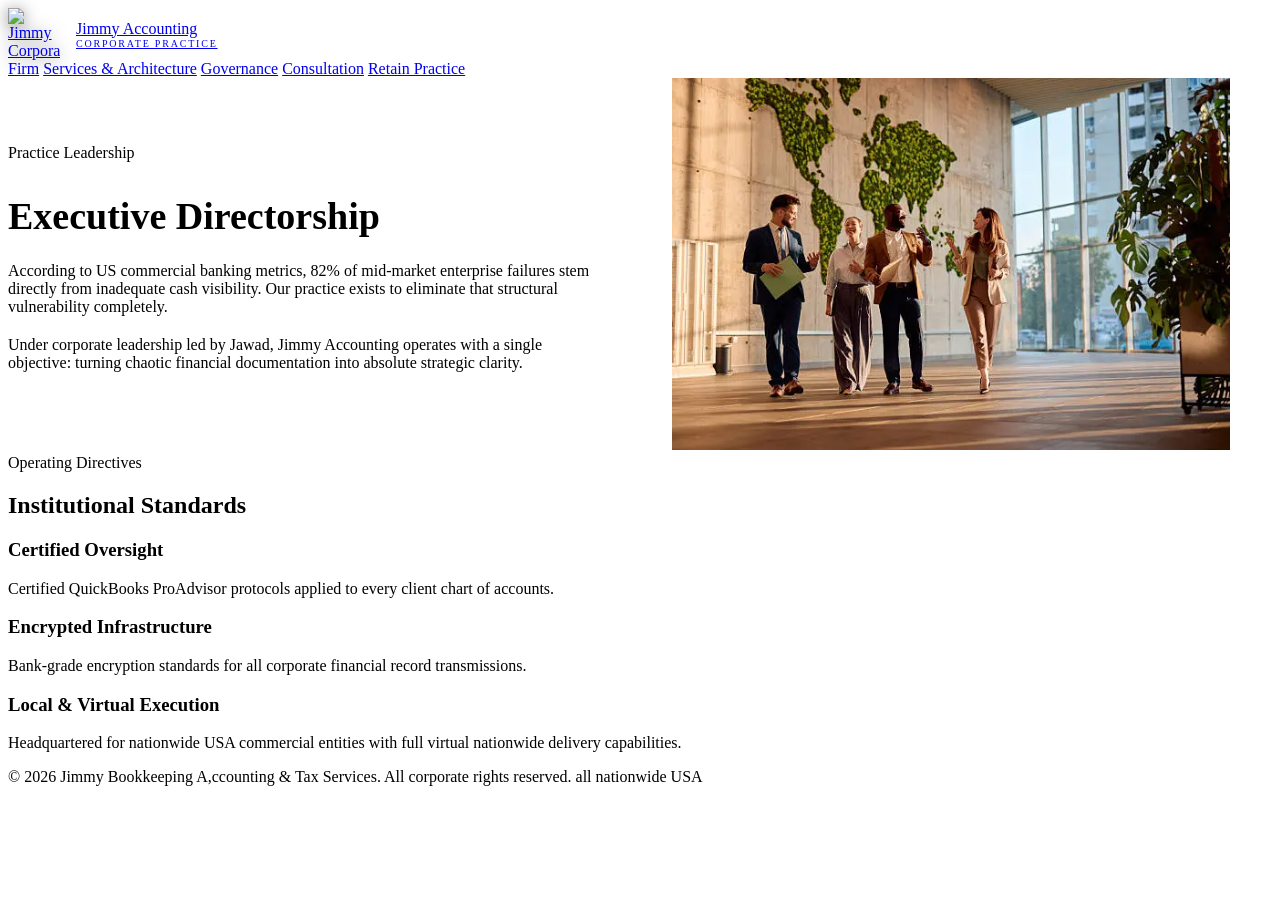
==== about.html @ e42ec186 "Add files via upload" ====
<!DOCTYPE html>
<html lang="en">
<head>
<meta charset="UTF-8">
<meta name="viewport" content="width=device-width, initial-scale=1.0">
<title>Governance &amp; Practice Leadership | Jimmy Bookkeeping</title>
<link rel="icon" type="image/svg+xml" href="images/logo.svg">
<meta name="description" content="Leadership profiles and institutional operational standards at Jimmy Accounting &amp; Tax Services.">
<link rel="stylesheet" href="css/style.css">
<link href="https://fonts.googleapis.com/css2?family=Space+Grotesk:wght@500;700&family=Public+Sans:wght@400;600;700&family=IBM+Plex+Mono:wght@500&display=swap" rel="stylesheet">
</head>
<body>

<header>
  <div class="nav">
    <!-- EXACTLY HERE: Logo + Brand Name -->
    <a href="index.html" class="brand" style="display:flex; align-items:center; gap:16px;">
      <img src="images/logo.svg" alt="Jimmy Corporate Monogram" style="height:52px; width:52px; filter: drop-shadow(0 2px 8px rgba(0,0,0,0.5));">
      <div class="brand-name">
        Jimmy Accounting 
        <span style="color:var(--accent-gold); font-family:var(--font-mono); font-size:10px; letter-spacing:0.18em; display:block;">CORPORATE PRACTICE</span>
      </div>
    </a>

    <nav class="links">
      <a href="index.html">Firm</a>
      <a href="services.html">Services &amp; Architecture</a>
      <a href="about.html" class="active">Governance</a>
      <a href="contact.html">Consultation</a>
      <a href="contact.html" class="btn">Retain Practice</a>
    </nav>
  </div>
</header>

<main>
  <section class="section-pad">
    <div class="wrap" style="display:grid; grid-template-columns:1fr 1fr; gap:64px; align-items:center;">
      <div>
        <div class="mono" style="color:var(--accent-gold); margin-bottom:12px;">Practice Leadership</div>
        <h2 style="font-size:38px; margin-bottom:24px;">Executive Directorship</h2>
        <p style="color:var(--text-muted); margin-bottom:20px;">According to US commercial banking metrics, 82% of mid-market enterprise failures stem directly from inadequate cash visibility. Our practice exists to eliminate that structural vulnerability completely.</p>
        <p style="color:var(--text-muted);">Under corporate leadership led by Jawad, Jimmy Accounting operates with a single objective: turning chaotic financial documentation into absolute strategic clarity.</p>
      </div>
      <div>
        <img src="images/team.jpg" class="photo-frame" alt="Jimmy Accounting Leadership Team" width="558" height="372">
      </div>
    </div>
  </section>

  <section class="section-pad raised">
    <div class="wrap">
      <div class="section-head">
        <div class="mono" style="color:var(--accent-gold); margin-bottom:12px;">Operating Directives</div>
        <h2>Institutional Standards</h2>
      </div>

      <div class="card-grid">
        <div class="card">
          <h3>Certified Oversight</h3>
          <p>Certified QuickBooks ProAdvisor protocols applied to every client chart of accounts.</p>
        </div>
        <div class="card">
          <h3>Encrypted Infrastructure</h3>
          <p>Bank-grade encryption standards for all corporate financial record transmissions.</p>
        </div>
        <div class="card">
          <h3>Local &amp; Virtual Execution</h3>
          <p>Headquartered for nationwide USA  commercial entities with full virtual nationwide delivery capabilities.</p>
        </div>
      </div>
    </div>
  </section>
</main>

<footer>
  <div class="wrap">
    <div class="footer-bottom">
      <span>&copy; 2026 Jimmy Bookkeeping A,ccounting &amp; Tax Services. All corporate rights reserved.</span>
      <span>all nationwide USA</span>
    </div>
  </div>
</footer>

<script src="js/main.js"></script>
</body>
</html>
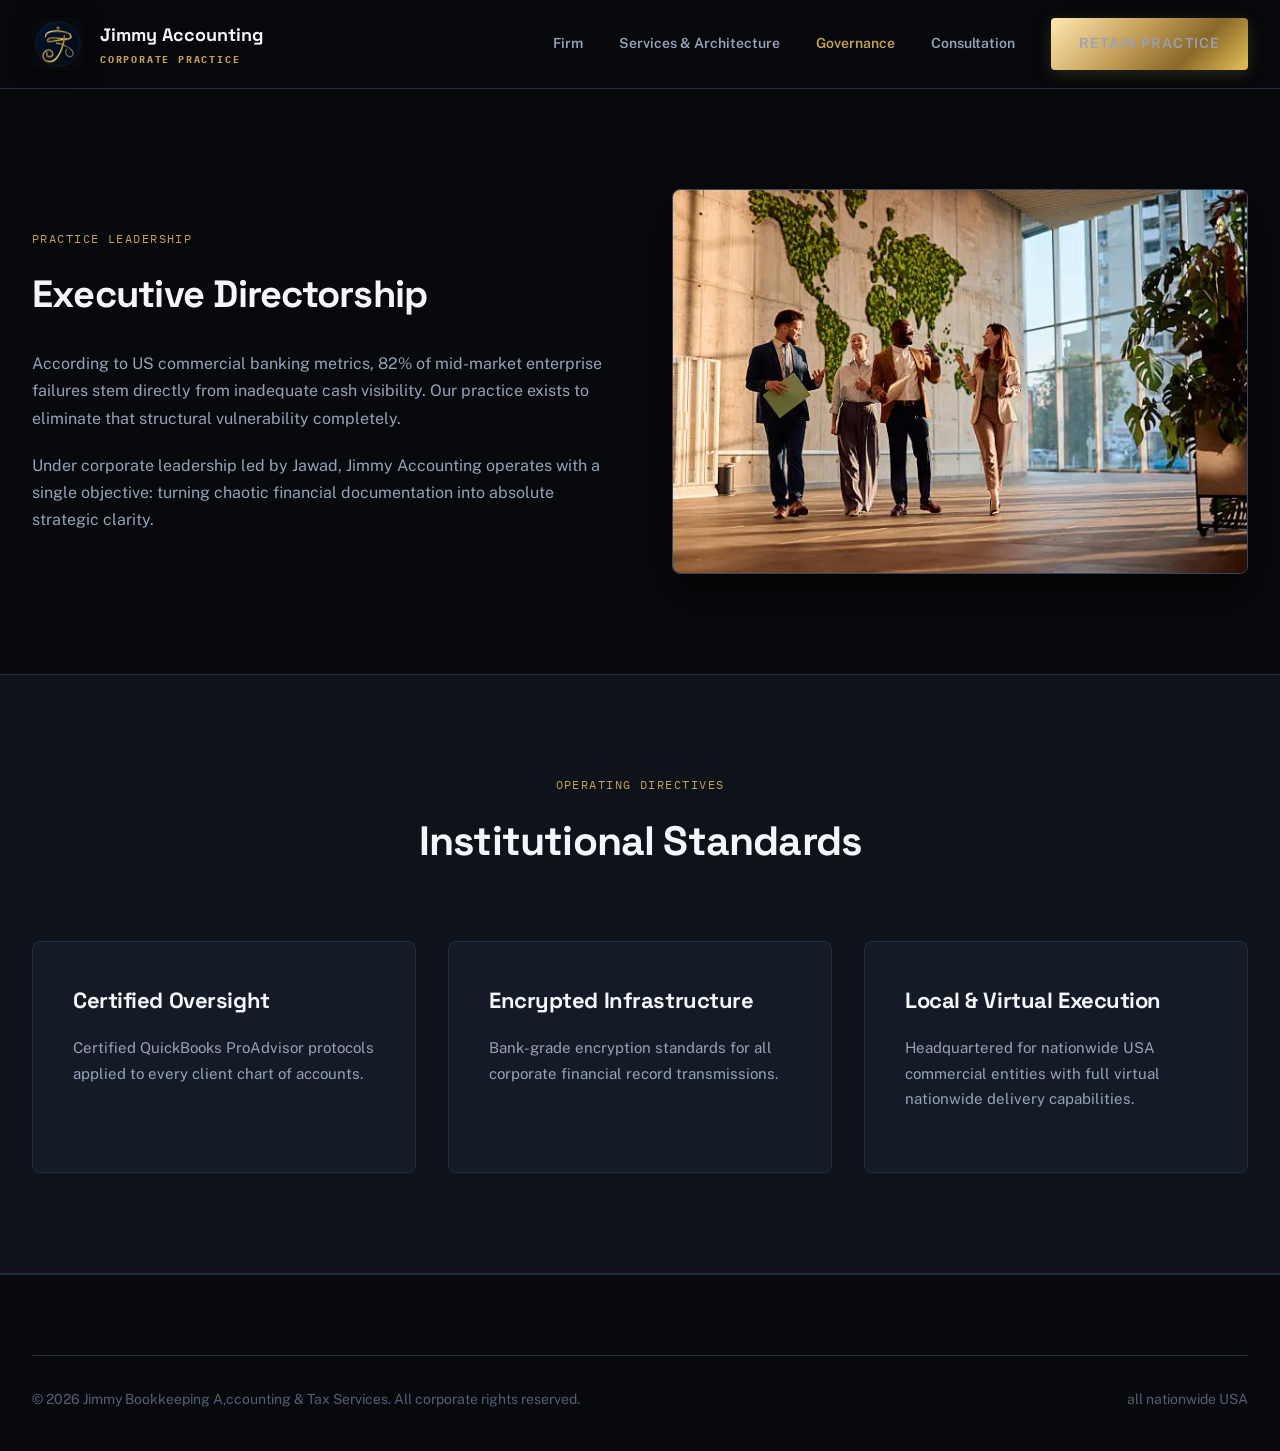
==== commit edb90b71: "Update about.html" ====
--- a/about.html
+++ b/about.html
@@ -6,7 +6,7 @@
 <title>Governance &amp; Practice Leadership | Jimmy Bookkeeping</title>
 <link rel="icon" type="image/svg+xml" href="images/logo.svg">
 <meta name="description" content="Leadership profiles and institutional operational standards at Jimmy Accounting &amp; Tax Services.">
-<link rel="stylesheet" href="css/style.css">
+<link rel="stylesheet" href="css/style.css?v=2">
 <link href="https://fonts.googleapis.com/css2?family=Space+Grotesk:wght@500;700&family=Public+Sans:wght@400;600;700&family=IBM+Plex+Mono:wght@500&display=swap" rel="stylesheet">
 </head>
 <body>
@@ -83,4 +83,4 @@
 
 <script src="js/main.js"></script>
 </body>
-</html>+</html>
--- a/css/style.css
+++ b/css/style.css
@@ -0,0 +1,215 @@
+@import url('https://fonts.googleapis.com/css2?family=Cormorant+Garamond:ital,wght@0,600;0,700;1,400;1,600&family=IBM+Plex+Mono:wght@400;500&family=Public+Sans:wght@400;500;600&family=Space+Grotesk:wght@500;700&display=swap');
+
+:root {
+  --bg: #07090C;
+  --bg-surface: #0E121A;
+  --bg-raised: #141A26;
+  --bg-card: #1A2232;
+  
+  --border-subtle: #232D3F;
+  --border-strong: #384760;
+  
+  --text-main: #F4F6FA;
+  --text-muted: #94A3B8;
+  --text-dim: #526075;
+  
+  --accent-gold: #C5A059;
+  --accent-gold-light: #E5C158;
+  --accent-gold-glow: rgba(197, 160, 89, 0.18);
+  --accent-blue: #004499;
+  
+  --radius-sm: 4px;
+  --radius-md: 8px;
+  --radius-lg: 16px;
+  
+  --max-width: 1280px;
+  --font-heading: 'Space Grotesk', sans-serif;
+  --font-luxury: 'Cormorant Garamond', serif;
+  --font-body: 'Public Sans', sans-serif;
+  --font-mono: 'IBM Plex Mono', monospace;
+  
+  --transition: all 0.3s cubic-bezier(0.16, 1, 0.3, 1);
+  --gold-gradient: linear-gradient(135deg, #FFE8B2 0%, #C5A059 40%, #8A6827 70%, #E5C158 100%);
+}
+
+/* Custom Scrollbar */
+::-webkit-scrollbar { width: 8px; }
+::-webkit-scrollbar-track { background: var(--bg); }
+::-webkit-scrollbar-thumb { background: #1F2838; border-radius: 4px; }
+::-webkit-scrollbar-thumb:hover { background: var(--accent-gold); }
+
+* { box-sizing: border-box; margin: 0; padding: 0; }
+html { scroll-behavior: smooth; overflow-x: hidden; }
+
+body {
+  background-color: var(--bg);
+  color: var(--text-main);
+  font-family: var(--font-body);
+  font-size: 16px;
+  line-height: 1.7;
+  -webkit-font-smoothing: antialiased;
+  overflow-x: hidden;
+}
+
+h1, h2, h3, h4, h5 {
+  font-family: var(--font-heading);
+  color: var(--text-main);
+  letter-spacing: -0.02em;
+  font-weight: 700;
+}
+
+.luxury-text {
+  font-family: var(--font-luxury);
+  font-style: italic;
+  font-weight: 600;
+  background: var(--gold-gradient);
+  -webkit-background-clip: text;
+  -webkit-text-fill-color: transparent;
+}
+
+a { color: inherit; text-decoration: none; }
+img { max-width: 100%; height: auto; display: block; object-fit: cover; }
+
+.wrap { max-width: var(--max-width); margin: 0 auto; padding: 0 32px; }
+.mono { font-family: var(--font-mono); text-transform: uppercase; letter-spacing: 0.12em; font-size: 12px; }
+
+/* Global Header Nav */
+header {
+  position: sticky; top: 0; z-index: 1000;
+  background: rgba(7, 9, 12, 0.90);
+  backdrop-filter: blur(16px);
+  border-bottom: 1px solid var(--border-subtle);
+}
+
+.nav {
+  display: flex; align-items: center; justify-content: space-between;
+  padding: 18px 32px; max-width: var(--max-width); margin: 0 auto;
+}
+
+.brand { display: flex; align-items: center; gap: 14px; }
+.brand-name { font-family: var(--font-heading); font-size: 18px; font-weight: 700; color: var(--text-main); }
+.brand-name span { display: block; font-family: var(--font-mono); font-size: 10px; color: var(--accent-gold); letter-spacing: 0.18em; }
+
+nav.links { display: flex; gap: 36px; align-items: center; }
+nav.links a { font-size: 14px; font-weight: 600; color: var(--text-muted); transition: var(--transition); }
+nav.links a:hover, nav.links a.active { color: var(--accent-gold); }
+
+.btn {
+  display: inline-flex; align-items: center; justify-content: center;
+  padding: 14px 28px; background: var(--gold-gradient); color: #000000;
+  font-family: var(--font-body); font-weight: 700; font-size: 13px;
+  border-radius: var(--radius-sm); border: none; cursor: pointer;
+  transition: var(--transition); text-transform: uppercase; letter-spacing: 0.08em;
+  box-shadow: 0 4px 15px rgba(197, 160, 89, 0.2);
+}
+.btn:hover { transform: translateY(-2px); box-shadow: 0 6px 20px rgba(197, 160, 89, 0.35); }
+.btn-outline { background: transparent; color: var(--text-main); border: 1px solid var(--border-strong); box-shadow: none; }
+.btn-outline:hover { border-color: var(--accent-gold); color: var(--accent-gold); background: var(--accent-gold-glow); }
+
+/* Hero Section */
+.hero { padding: 120px 0 80px; position: relative; background: radial-gradient(circle at top right, rgba(0,68,153,0.12), transparent 60%); }
+.hero-grid { display: grid; grid-template-columns: 1.1fr 0.9fr; gap: 64px; align-items: center; }
+.eyebrow { color: var(--accent-gold); font-weight: 600; margin-bottom: 20px; display: flex; align-items: center; gap: 12px; }
+.eyebrow::before { content: ''; width: 24px; height: 1px; background: var(--accent-gold); }
+
+h1.headline { font-size: clamp(36px, 4.2vw, 56px); line-height: 1.15; margin-bottom: 24px; }
+h1.headline em { font-style: normal; font-family: var(--font-luxury); font-weight: 700; color: var(--accent-gold); }
+p.lead { font-size: 18px; color: var(--text-muted); margin-bottom: 36px; max-width: 52ch; }
+
+.photo-frame {
+  width: 100%; border-radius: var(--radius-md);
+  border: 1px solid var(--border-strong); box-shadow: 0 20px 40px rgba(0,0,0,0.6);
+  position: relative; overflow: hidden;
+}
+.photo-frame::after {
+  content: ''; position: absolute; inset: 0;
+  border: 1px solid var(--accent-gold); opacity: 0.3; pointer-events: none; margin: 8px; border-radius: 4px;
+}
+
+/* Page Section Utility */
+.section-pad { padding: 100px 0; border-bottom: 1px solid var(--border-subtle); }
+.section-pad.raised { background: var(--bg-surface); }
+.section-head { text-align: center; max-width: 720px; margin: 0 auto 64px; }
+.section-head h2 { font-size: clamp(28px, 3.2vw, 42px); margin-bottom: 16px; }
+.section-head p { color: var(--text-muted); font-size: 17px; }
+
+/* Generic Grid Cards */
+.card-grid { display: grid; grid-template-columns: repeat(3, 1fr); gap: 32px; }
+.card {
+  background: var(--bg-raised); border: 1px solid var(--border-subtle);
+  padding: 40px; border-radius: var(--radius-md); transition: var(--transition);
+  position: relative; overflow: hidden;
+}
+.card:hover { border-color: var(--accent-gold); transform: translateY(-4px); box-shadow: 0 10px 30px rgba(0,0,0,0.4); }
+.card h3 { font-size: 22px; margin-bottom: 16px; }
+.card p { color: var(--text-muted); font-size: 15px; margin-bottom: 20px; }
+
+/* Visual Graphic Module */
+.visual-graphic {
+  width: 100%; height: 280px; background: var(--bg-card);
+  border: 1px solid var(--border-subtle); border-radius: var(--radius-md);
+  display: flex; flex-direction: column; justify-content: space-between; padding: 24px;
+}
+.visual-graphic .bar-chart { display: flex; align-items: flex-end; gap: 12px; height: 140px; }
+.visual-graphic .bar { flex: 1; background: var(--border-strong); border-radius: 2px 2px 0 0; }
+.visual-graphic .bar.active { background: var(--accent-gold); }
+
+/* Form Component */
+.consult-form-container {
+  background: var(--bg-raised); border: 1px solid var(--border-strong);
+  border-radius: var(--radius-lg); padding: 48px; box-shadow: 0 30px 60px rgba(0,0,0,0.5);
+  position: relative;
+}
+.consult-form-container::before {
+  content: ''; position: absolute; top: 0; left: 0; right: 0; height: 2px;
+  background: var(--gold-gradient);
+}
+.form-row { display: grid; grid-template-columns: 1fr 1fr; gap: 24px; margin-bottom: 24px; }
+.field { display: flex; flex-direction: column; gap: 8px; }
+.field.full { grid-column: 1 / -1; }
+.field label { font-size: 12px; font-family: var(--font-mono); color: var(--accent-gold); text-transform: uppercase; letter-spacing: 0.1em; }
+.field input, .field select, .field textarea {
+  background: var(--bg-surface); border: 1px solid var(--border-subtle);
+  color: var(--text-main); padding: 16px; font-size: 15px; border-radius: var(--radius-sm);
+  outline: none; transition: var(--transition);
+}
+.field input:focus, .field select:focus, .field textarea:focus {
+  border-color: var(--accent-gold); background: var(--bg); box-shadow: 0 0 10px var(--accent-gold-glow);
+}
+
+/* Footer */
+footer { background: var(--bg); border-top: 1px solid var(--border-subtle); padding: 80px 0 40px; }
+.footer-grid { display: grid; grid-template-columns: 1.5fr 1fr 1fr 1fr; gap: 48px; margin-bottom: 60px; }
+.footer-bottom { border-top: 1px solid var(--border-subtle); padding-top: 32px; display: flex; justify-content: space-between; color: var(--text-dim); font-size: 14px; }
+
+/* -------------------------------------------------------------
+   MOBILE & TABLET RESPONSIVE ENGINE (UI/UX BOOST)
+------------------------------------------------------------- */
+@media (max-width: 1024px) {
+  .wrap { padding: 0 24px; }
+  .hero-grid { grid-template-columns: 1fr; gap: 40px; text-align: center; }
+  .eyebrow { justify-content: center; }
+  p.lead { margin-left: auto; margin-right: auto; }
+  .card-grid { grid-template-columns: repeat(2, 1fr); gap: 24px; }
+  .footer-grid { grid-template-columns: 1fr 1fr; gap: 40px; }
+}
+
+@media (max-width: 768px) {
+  .nav { padding: 16px 20px; flex-direction: column; gap: 16px; }
+  nav.links { flex-wrap: wrap; justify-content: center; gap: 18px; }
+  nav.links a { font-size: 13px; }
+  
+  .hero { padding: 60px 0 40px; }
+  h1.headline { font-size: 32px; }
+  p.lead { font-size: 16px; }
+  
+  .section-pad { padding: 60px 0; }
+  .card-grid { grid-template-columns: 1fr; }
+  .card { padding: 28px; }
+  
+  .consult-form-container { padding: 24px 18px; }
+  .form-row { grid-template-columns: 1fr; gap: 16px; }
+  
+  .footer-grid { grid-template-columns: 1fr; gap: 32px; }
+  .footer-bottom { flex-direction: column; gap: 16px; text-align: center; }
+}
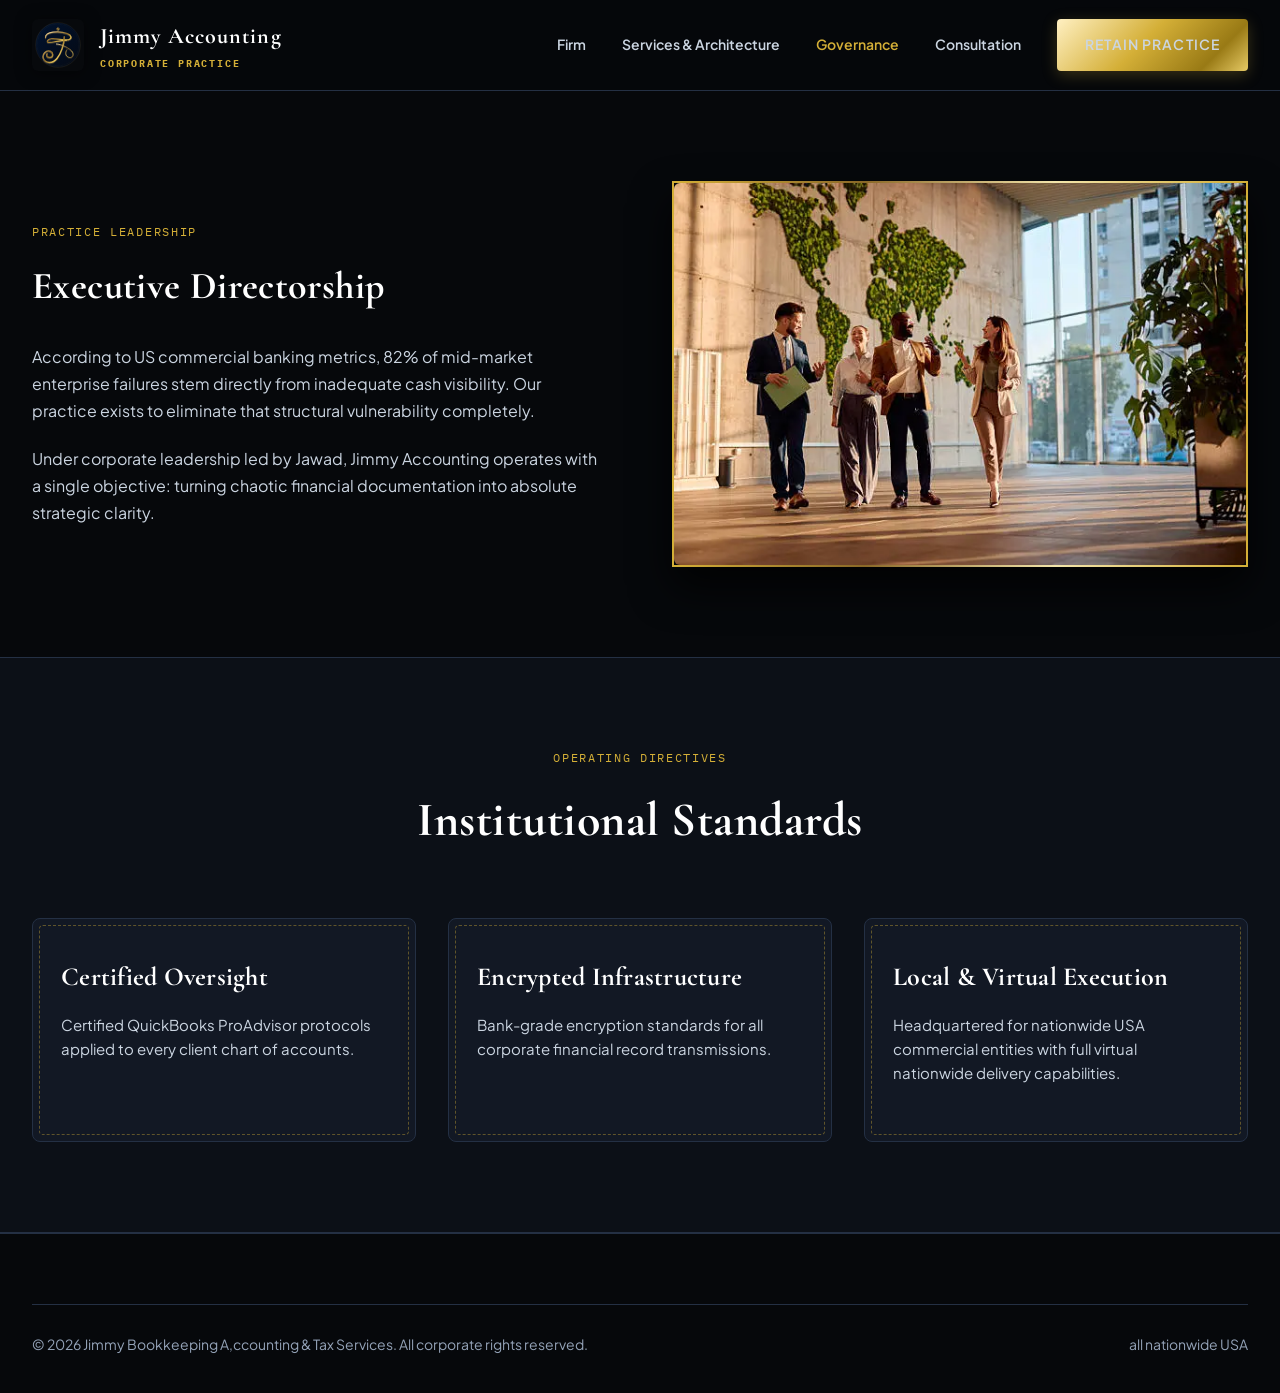
==== commit 4e2037fd: "Update about.html" ====
--- a/about.html
+++ b/about.html
@@ -6,7 +6,7 @@
 <title>Governance &amp; Practice Leadership | Jimmy Bookkeeping</title>
 <link rel="icon" type="image/svg+xml" href="images/logo.svg">
 <meta name="description" content="Leadership profiles and institutional operational standards at Jimmy Accounting &amp; Tax Services.">
-<link rel="stylesheet" href="css/style.css?v=2">
+<link rel="stylesheet" href="css/style.css?v=101">
 <link href="https://fonts.googleapis.com/css2?family=Space+Grotesk:wght@500;700&family=Public+Sans:wght@400;600;700&family=IBM+Plex+Mono:wght@500&display=swap" rel="stylesheet">
 </head>
 <body>
--- a/css/style.css
+++ b/css/style.css
@@ -1,42 +1,42 @@
-@import url('https://fonts.googleapis.com/css2?family=Cormorant+Garamond:ital,wght@0,600;0,700;1,400;1,600&family=IBM+Plex+Mono:wght@400;500&family=Public+Sans:wght@400;500;600&family=Space+Grotesk:wght@500;700&display=swap');
+@import url('https://fonts.googleapis.com/css2?family=Cormorant+Garamond:ital,wght@0,500;0,600;0,700;1,400;1,600;1,700&family=IBM+Plex+Mono:wght@400;500&family=Plus+Jakarta+Sans:wght@400;500;600;700&display=swap');
 
 :root {
-  --bg: #07090C;
-  --bg-surface: #0E121A;
-  --bg-raised: #141A26;
-  --bg-card: #1A2232;
-  
-  --border-subtle: #232D3F;
-  --border-strong: #384760;
-  
-  --text-main: #F4F6FA;
-  --text-muted: #94A3B8;
-  --text-dim: #526075;
-  
-  --accent-gold: #C5A059;
-  --accent-gold-light: #E5C158;
-  --accent-gold-glow: rgba(197, 160, 89, 0.18);
-  --accent-blue: #004499;
+  --bg: #06080B;
+  --bg-surface: #0C1017;
+  --bg-raised: #121824;
+  --bg-card: #172030;
+  
+  --border-subtle: #243044;
+  --border-strong: #3B4D6C;
+  
+  --text-main: #FFFFFF;
+  --text-muted: #CBD5E1;
+  --text-dim: #94A3B8;
+  
+  --accent-gold: #D4AF37;
+  --accent-gold-light: #F3E5AB;
+  --accent-gold-glow: rgba(212, 175, 55, 0.22);
+  --accent-blue: #0052CC;
   
   --radius-sm: 4px;
   --radius-md: 8px;
-  --radius-lg: 16px;
+  --radius-lg: 14px;
   
   --max-width: 1280px;
-  --font-heading: 'Space Grotesk', sans-serif;
+  --font-heading: 'Cormorant Garamond', serif;
   --font-luxury: 'Cormorant Garamond', serif;
-  --font-body: 'Public Sans', sans-serif;
+  --font-body: 'Plus Jakarta Sans', sans-serif;
   --font-mono: 'IBM Plex Mono', monospace;
   
   --transition: all 0.3s cubic-bezier(0.16, 1, 0.3, 1);
-  --gold-gradient: linear-gradient(135deg, #FFE8B2 0%, #C5A059 40%, #8A6827 70%, #E5C158 100%);
+  --gold-gradient: linear-gradient(135deg, #FFF0C2 0%, #D4AF37 45%, #997A15 80%, #E6CA65 100%);
+  --gold-border-gradient: linear-gradient(90deg, #D4AF37, #8A6827, #F3E5AB, #D4AF37);
 }
 
 /* Custom Scrollbar */
 ::-webkit-scrollbar { width: 8px; }
 ::-webkit-scrollbar-track { background: var(--bg); }
-::-webkit-scrollbar-thumb { background: #1F2838; border-radius: 4px; }
-::-webkit-scrollbar-thumb:hover { background: var(--accent-gold); }
+::-webkit-scrollbar-thumb { background: #1C2638; border-radius: 4px; border: 1px solid var(--accent-gold); }
 
 * { box-sizing: border-box; margin: 0; padding: 0; }
 html { scroll-behavior: smooth; overflow-x: hidden; }
@@ -54,14 +54,14 @@
 h1, h2, h3, h4, h5 {
   font-family: var(--font-heading);
   color: var(--text-main);
-  letter-spacing: -0.02em;
+  letter-spacing: 0.01em;
   font-weight: 700;
 }
 
-.luxury-text {
+.luxury-text, em {
   font-family: var(--font-luxury);
   font-style: italic;
-  font-weight: 600;
+  font-weight: 700;
   background: var(--gold-gradient);
   -webkit-background-clip: text;
   -webkit-text-fill-color: transparent;
@@ -71,12 +71,12 @@
 img { max-width: 100%; height: auto; display: block; object-fit: cover; }
 
 .wrap { max-width: var(--max-width); margin: 0 auto; padding: 0 32px; }
-.mono { font-family: var(--font-mono); text-transform: uppercase; letter-spacing: 0.12em; font-size: 12px; }
+.mono { font-family: var(--font-mono); text-transform: uppercase; letter-spacing: 0.14em; font-size: 12px; color: var(--accent-gold); }
 
 /* Global Header Nav */
 header {
   position: sticky; top: 0; z-index: 1000;
-  background: rgba(7, 9, 12, 0.90);
+  background: rgba(6, 8, 11, 0.94);
   backdrop-filter: blur(16px);
   border-bottom: 1px solid var(--border-subtle);
 }
@@ -87,8 +87,8 @@
 }
 
 .brand { display: flex; align-items: center; gap: 14px; }
-.brand-name { font-family: var(--font-heading); font-size: 18px; font-weight: 700; color: var(--text-main); }
-.brand-name span { display: block; font-family: var(--font-mono); font-size: 10px; color: var(--accent-gold); letter-spacing: 0.18em; }
+.brand-name { font-family: var(--font-heading); font-size: 22px; font-weight: 700; color: var(--text-main); letter-spacing: 0.05em; }
+.brand-name span { display: block; font-family: var(--font-mono); font-size: 10px; color: var(--accent-gold); letter-spacing: 0.2em; }
 
 nav.links { display: flex; gap: 36px; align-items: center; }
 nav.links a { font-size: 14px; font-weight: 600; color: var(--text-muted); transition: var(--transition); }
@@ -100,49 +100,57 @@
   font-family: var(--font-body); font-weight: 700; font-size: 13px;
   border-radius: var(--radius-sm); border: none; cursor: pointer;
   transition: var(--transition); text-transform: uppercase; letter-spacing: 0.08em;
-  box-shadow: 0 4px 15px rgba(197, 160, 89, 0.2);
-}
-.btn:hover { transform: translateY(-2px); box-shadow: 0 6px 20px rgba(197, 160, 89, 0.35); }
-.btn-outline { background: transparent; color: var(--text-main); border: 1px solid var(--border-strong); box-shadow: none; }
-.btn-outline:hover { border-color: var(--accent-gold); color: var(--accent-gold); background: var(--accent-gold-glow); }
+  box-shadow: 0 4px 15px rgba(212, 175, 55, 0.25);
+}
+.btn:hover { transform: translateY(-2px); box-shadow: 0 6px 20px rgba(212, 175, 55, 0.4); }
+.btn-outline { background: transparent; color: var(--text-main); border: 1px solid var(--accent-gold); box-shadow: none; }
+.btn-outline:hover { background: var(--accent-gold-glow); color: var(--accent-gold-light); }
 
 /* Hero Section */
-.hero { padding: 120px 0 80px; position: relative; background: radial-gradient(circle at top right, rgba(0,68,153,0.12), transparent 60%); }
+.hero { padding: 100px 0 70px; position: relative; background: radial-gradient(circle at top right, rgba(0,82,204,0.15), transparent 60%); }
 .hero-grid { display: grid; grid-template-columns: 1.1fr 0.9fr; gap: 64px; align-items: center; }
 .eyebrow { color: var(--accent-gold); font-weight: 600; margin-bottom: 20px; display: flex; align-items: center; gap: 12px; }
 .eyebrow::before { content: ''; width: 24px; height: 1px; background: var(--accent-gold); }
 
-h1.headline { font-size: clamp(36px, 4.2vw, 56px); line-height: 1.15; margin-bottom: 24px; }
-h1.headline em { font-style: normal; font-family: var(--font-luxury); font-weight: 700; color: var(--accent-gold); }
-p.lead { font-size: 18px; color: var(--text-muted); margin-bottom: 36px; max-width: 52ch; }
+h1.headline { font-size: clamp(38px, 4.5vw, 62px); line-height: 1.15; margin-bottom: 24px; }
+p.lead { font-size: 18px; color: var(--text-muted); margin-bottom: 36px; max-width: 52ch; font-weight: 400; }
 
 .photo-frame {
   width: 100%; border-radius: var(--radius-md);
-  border: 1px solid var(--border-strong); box-shadow: 0 20px 40px rgba(0,0,0,0.6);
+  border: 2px solid transparent;
+  border-image: var(--gold-border-gradient) 1;
+  box-shadow: 0 20px 40px rgba(0,0,0,0.8);
   position: relative; overflow: hidden;
 }
-.photo-frame::after {
-  content: ''; position: absolute; inset: 0;
-  border: 1px solid var(--accent-gold); opacity: 0.3; pointer-events: none; margin: 8px; border-radius: 4px;
-}
 
 /* Page Section Utility */
-.section-pad { padding: 100px 0; border-bottom: 1px solid var(--border-subtle); }
+.section-pad { padding: 90px 0; border-bottom: 1px solid var(--border-subtle); }
 .section-pad.raised { background: var(--bg-surface); }
-.section-head { text-align: center; max-width: 720px; margin: 0 auto 64px; }
-.section-head h2 { font-size: clamp(28px, 3.2vw, 42px); margin-bottom: 16px; }
+.section-head { text-align: center; max-width: 720px; margin: 0 auto 56px; }
+.section-head h2 { font-size: clamp(32px, 3.8vw, 48px); margin-bottom: 16px; font-family: var(--font-luxury); }
 .section-head p { color: var(--text-muted); font-size: 17px; }
 
-/* Generic Grid Cards */
+/* Luxury Cards with Gold Rope/Chain Effect */
 .card-grid { display: grid; grid-template-columns: repeat(3, 1fr); gap: 32px; }
 .card {
-  background: var(--bg-raised); border: 1px solid var(--border-subtle);
-  padding: 40px; border-radius: var(--radius-md); transition: var(--transition);
+  background: var(--bg-raised); 
+  border: 1px solid var(--border-subtle);
+  padding: 36px 28px; border-radius: var(--radius-md); transition: var(--transition);
   position: relative; overflow: hidden;
 }
-.card:hover { border-color: var(--accent-gold); transform: translateY(-4px); box-shadow: 0 10px 30px rgba(0,0,0,0.4); }
-.card h3 { font-size: 22px; margin-bottom: 16px; }
-.card p { color: var(--text-muted); font-size: 15px; margin-bottom: 20px; }
+/* Chain/Rope Pattern Border Overlay */
+.card::before {
+  content: ''; position: absolute; inset: 0;
+  border: 1px dashed var(--accent-gold); opacity: 0.4;
+  pointer-events: none; margin: 6px; border-radius: var(--radius-sm);
+}
+.card:hover { 
+  border-color: var(--accent-gold); 
+  transform: translateY(-4px); 
+  box-shadow: 0 12px 32px rgba(212, 175, 55, 0.15); 
+}
+.card h3 { font-size: 26px; margin-bottom: 14px; font-family: var(--font-luxury); color: var(--text-main); }
+.card p { color: var(--text-muted); font-size: 15px; margin-bottom: 20px; line-height: 1.6; }
 
 /* Visual Graphic Module */
 .visual-graphic {
@@ -154,62 +162,80 @@
 .visual-graphic .bar { flex: 1; background: var(--border-strong); border-radius: 2px 2px 0 0; }
 .visual-graphic .bar.active { background: var(--accent-gold); }
 
-/* Form Component */
+/* Luxury Consultation Form */
 .consult-form-container {
-  background: var(--bg-raised); border: 1px solid var(--border-strong);
-  border-radius: var(--radius-lg); padding: 48px; box-shadow: 0 30px 60px rgba(0,0,0,0.5);
+  background: var(--bg-raised); 
+  border: 2px solid transparent;
+  border-image: var(--gold-border-gradient) 1;
+  border-radius: var(--radius-lg); padding: 44px; box-shadow: 0 30px 60px rgba(0,0,0,0.7);
   position: relative;
 }
-.consult-form-container::before {
-  content: ''; position: absolute; top: 0; left: 0; right: 0; height: 2px;
-  background: var(--gold-gradient);
+.consult-form-container h2, .consult-form-container h3 {
+  font-family: var(--font-luxury);
+  font-size: clamp(28px, 3vw, 40px);
+  color: var(--text-main);
+  margin-bottom: 20px;
 }
 .form-row { display: grid; grid-template-columns: 1fr 1fr; gap: 24px; margin-bottom: 24px; }
 .field { display: flex; flex-direction: column; gap: 8px; }
 .field.full { grid-column: 1 / -1; }
-.field label { font-size: 12px; font-family: var(--font-mono); color: var(--accent-gold); text-transform: uppercase; letter-spacing: 0.1em; }
+.field label { font-size: 12px; font-family: var(--font-mono); color: var(--accent-gold-light); text-transform: uppercase; letter-spacing: 0.12em; font-weight: 500; }
 .field input, .field select, .field textarea {
-  background: var(--bg-surface); border: 1px solid var(--border-subtle);
-  color: var(--text-main); padding: 16px; font-size: 15px; border-radius: var(--radius-sm);
-  outline: none; transition: var(--transition);
-}
+  background: #090D14; border: 1px solid var(--border-strong);
+  color: #FFFFFF; padding: 16px; font-size: 15px; border-radius: var(--radius-sm);
+  outline: none; transition: var(--transition); width: 100%;
+}
+.field input::placeholder, .field textarea::placeholder { color: #64748B; }
 .field input:focus, .field select:focus, .field textarea:focus {
-  border-color: var(--accent-gold); background: var(--bg); box-shadow: 0 0 10px var(--accent-gold-glow);
+  border-color: var(--accent-gold); background: var(--bg); box-shadow: 0 0 12px var(--accent-gold-glow);
 }
 
 /* Footer */
-footer { background: var(--bg); border-top: 1px solid var(--border-subtle); padding: 80px 0 40px; }
-.footer-grid { display: grid; grid-template-columns: 1.5fr 1fr 1fr 1fr; gap: 48px; margin-bottom: 60px; }
-.footer-bottom { border-top: 1px solid var(--border-subtle); padding-top: 32px; display: flex; justify-content: space-between; color: var(--text-dim); font-size: 14px; }
+footer { background: var(--bg); border-top: 1px solid var(--border-subtle); padding: 70px 0 36px; }
+.footer-grid { display: grid; grid-template-columns: 1.5fr 1fr 1fr 1fr; gap: 48px; margin-bottom: 48px; }
+.footer-bottom { border-top: 1px solid var(--border-subtle); padding-top: 28px; display: flex; justify-content: space-between; color: var(--text-dim); font-size: 14px; }
 
 /* -------------------------------------------------------------
-   MOBILE & TABLET RESPONSIVE ENGINE (UI/UX BOOST)
+   EXPERT MOBILE & TABLET UX OVERHAUL
 ------------------------------------------------------------- */
 @media (max-width: 1024px) {
-  .wrap { padding: 0 24px; }
-  .hero-grid { grid-template-columns: 1fr; gap: 40px; text-align: center; }
+  .wrap { padding: 0 20px; }
+  .hero-grid { grid-template-columns: 1fr; gap: 36px; text-align: center; }
   .eyebrow { justify-content: center; }
   p.lead { margin-left: auto; margin-right: auto; }
-  .card-grid { grid-template-columns: repeat(2, 1fr); gap: 24px; }
-  .footer-grid { grid-template-columns: 1fr 1fr; gap: 40px; }
+  .card-grid { grid-template-columns: repeat(2, 1fr); gap: 20px; }
+  .footer-grid { grid-template-columns: 1fr 1fr; gap: 36px; }
 }
 
 @media (max-width: 768px) {
-  .nav { padding: 16px 20px; flex-direction: column; gap: 16px; }
-  nav.links { flex-wrap: wrap; justify-content: center; gap: 18px; }
+  .wrap { padding: 0 16px; }
+  .nav { padding: 14px 16px; flex-direction: column; gap: 14px; }
+  nav.links { flex-wrap: wrap; justify-content: center; gap: 14px; }
   nav.links a { font-size: 13px; }
   
-  .hero { padding: 60px 0 40px; }
-  h1.headline { font-size: 32px; }
-  p.lead { font-size: 16px; }
-  
-  .section-pad { padding: 60px 0; }
-  .card-grid { grid-template-columns: 1fr; }
-  .card { padding: 28px; }
-  
-  .consult-form-container { padding: 24px 18px; }
-  .form-row { grid-template-columns: 1fr; gap: 16px; }
-  
-  .footer-grid { grid-template-columns: 1fr; gap: 32px; }
-  .footer-bottom { flex-direction: column; gap: 16px; text-align: center; }
-}
+  .hero { padding: 40px 0 30px; }
+  h1.headline { font-size: 32px; line-height: 1.2; }
+  p.lead { font-size: 15px; margin-bottom: 24px; }
+  
+  .section-pad { padding: 48px 0; }
+  .section-head { margin-bottom: 32px; }
+  .card-grid { grid-template-columns: 1fr; gap: 16px; }
+  .card { padding: 24px 18px; }
+  .card h3 { font-size: 22px; }
+  
+  /* Mobile Form Optimization */
+  .consult-form-container { 
+    padding: 20px 16px; 
+    margin: 0 -4px; 
+    border-radius: var(--radius-md); 
+  }
+  .form-row { grid-template-columns: 1fr; gap: 16px; margin-bottom: 16px; }
+  .field input, .field select, .field textarea { 
+    padding: 14px 12px; 
+    font-size: 16px; /* Prevents iOS auto-zoom */
+    min-height: 48px; 
+  }
+  
+  .footer-grid { grid-template-columns: 1fr; gap: 28px; }
+  .footer-bottom { flex-direction: column; gap: 12px; text-align: center; }
+}
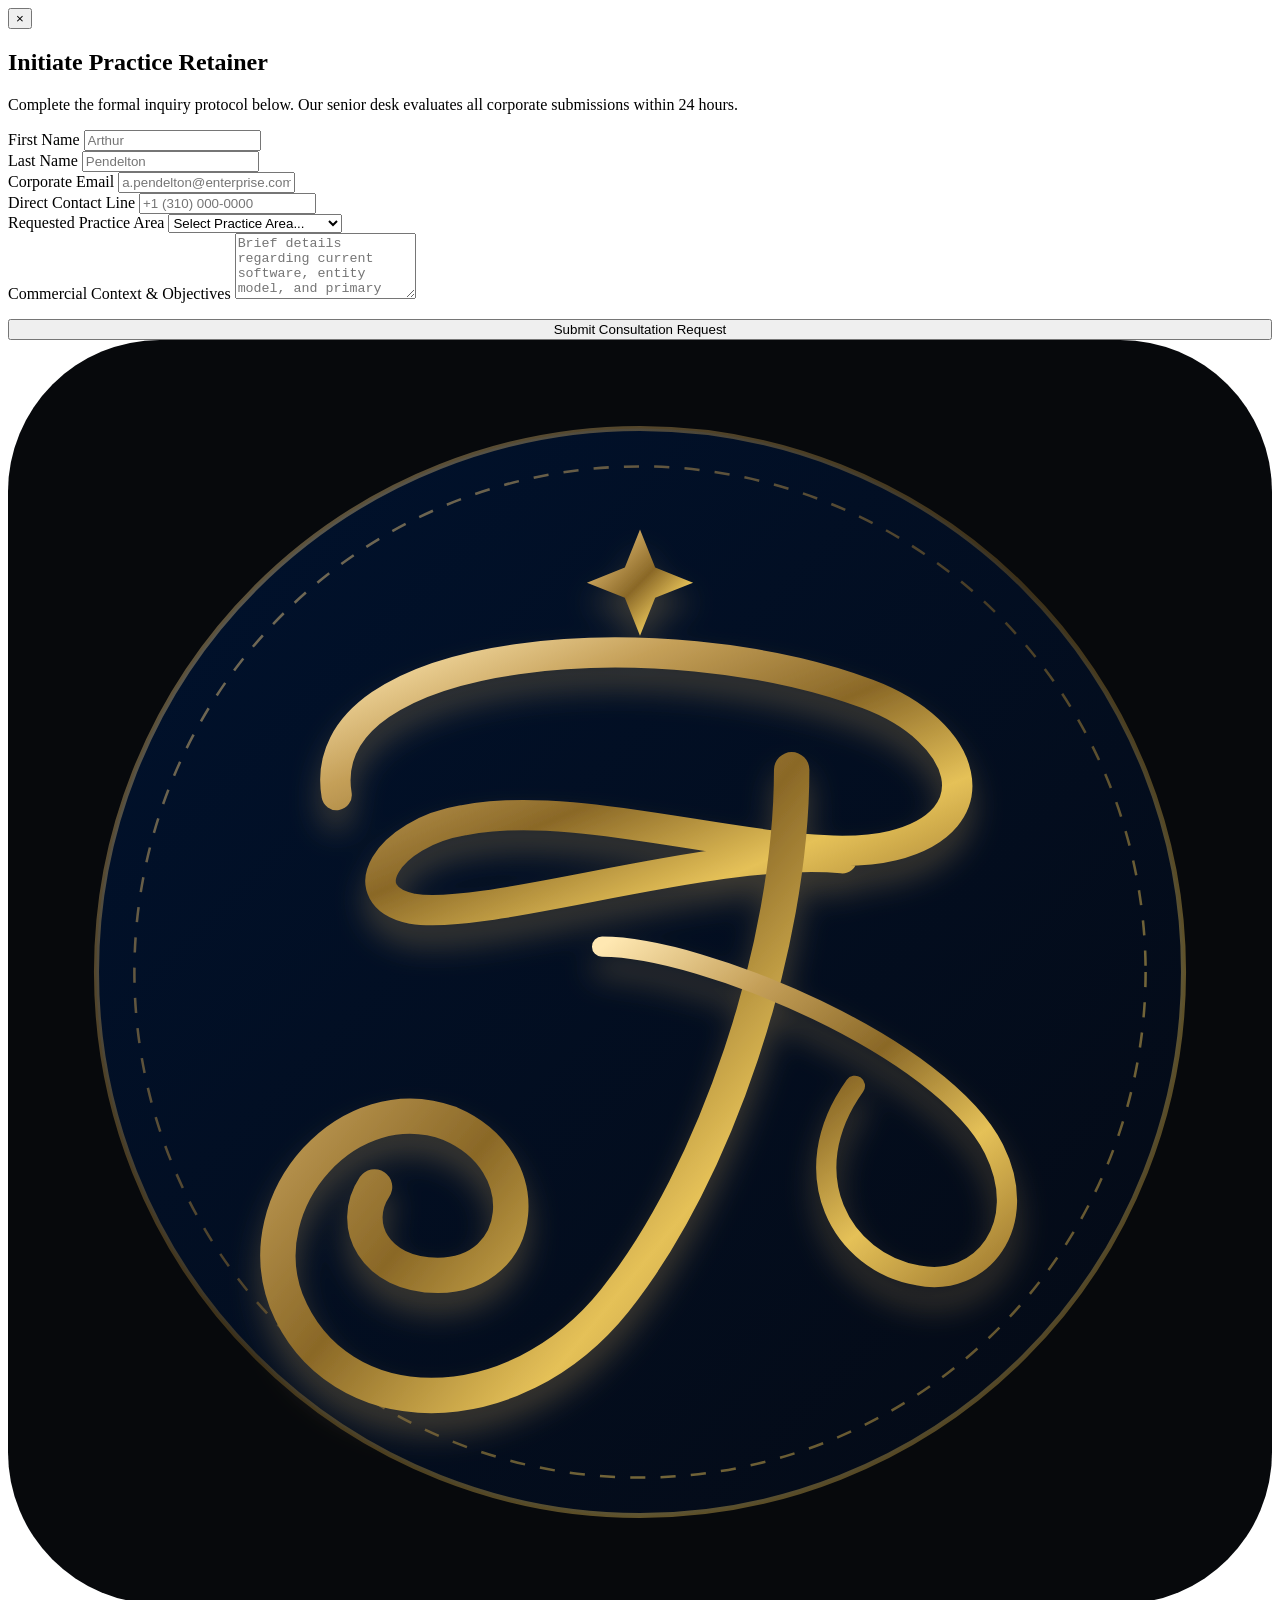
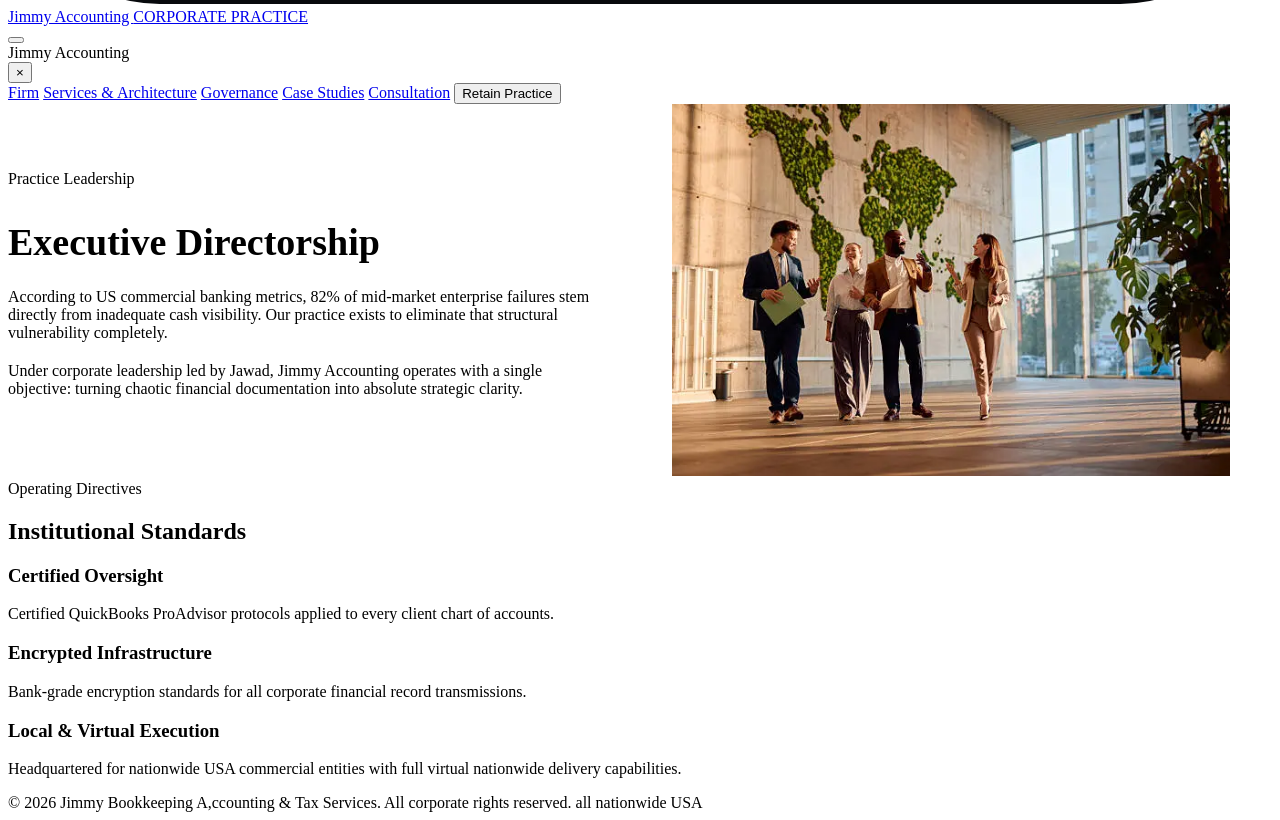
==== commit 13dae2c9: "Add files via upload" ====
--- a/about.html
+++ b/about.html
@@ -6,29 +6,101 @@
 <title>Governance &amp; Practice Leadership | Jimmy Bookkeeping</title>
 <link rel="icon" type="image/svg+xml" href="images/logo.svg">
 <meta name="description" content="Leadership profiles and institutional operational standards at Jimmy Accounting &amp; Tax Services.">
-<link rel="stylesheet" href="css/style.css?v=101">
+<link rel="stylesheet" href="css/style.css">
 <link href="https://fonts.googleapis.com/css2?family=Space+Grotesk:wght@500;700&family=Public+Sans:wght@400;600;700&family=IBM+Plex+Mono:wght@500&display=swap" rel="stylesheet">
 </head>
+<!-- Consultation Popup Modal -->
+<div class="modal-overlay" id="consultModal">
+  <div class="modal-container">
+    <button class="modal-close" id="modalClose" aria-label="Close modal">&times;</button>
+    <div class="consult-form-container">
+      <h2>Initiate Practice Retainer</h2>
+      <p class="form-desc">Complete the formal inquiry protocol below. Our senior desk evaluates all corporate submissions within 24 hours.</p>
+      
+      <form id="consultationForm" method="POST">
+        <input type="hidden" name="access_key" value="e2ac6dbc-7b9f-40e2-932b-87dc95ccae51">
+        
+        <div class="form-row">
+          <div class="field">
+            <label for="fname">First Name</label>
+            <input type="text" id="fname" name="fname" placeholder="Arthur" required>
+          </div>
+          <div class="field">
+            <label for="lname">Last Name</label>
+            <input type="text" id="lname" name="lname" placeholder="Pendelton" required>
+          </div>
+        </div>
+
+        <div class="form-row">
+          <div class="field">
+            <label for="email">Corporate Email</label>
+            <input type="email" id="email" name="email" placeholder="a.pendelton@enterprise.com" required>
+          </div>
+          <div class="field">
+            <label for="phone">Direct Contact Line</label>
+            <input type="tel" id="phone" name="phone" placeholder="+1 (310) 000-0000">
+          </div>
+        </div>
+
+        <div class="form-row">
+          <div class="field full">
+            <label for="service">Requested Practice Area</label>
+            <select id="service" name="service">
+              <option value="Select Area">Select Practice Area...</option>
+              <option value="Foundation Setup">Foundation Setup</option>
+              <option value="Monthly Bookkeeping">Monthly Bookkeeping</option>
+              <option value="Full Service Management">Full Service Management</option>
+            </select>
+          </div>
+        </div>
+
+        <div id="dynamicFieldGroup" class="form-row"></div>
+
+        <div class="form-row">
+          <div class="field full">
+            <label for="notes">Commercial Context &amp; Objectives</label>
+            <textarea id="notes" name="notes" rows="4" placeholder="Brief details regarding current software, entity model, and primary accounting objectives..."></textarea>
+          </div>
+        </div>
+
+        <button type="submit" class="btn" style="width:100%; margin-top:16px;">Submit Consultation Request</button>
+      </form>
+    </div>
+  </div>
+</div>
 <body>
 
 <header>
-  <div class="nav">
-    <!-- EXACTLY HERE: Logo + Brand Name -->
-    <a href="index.html" class="brand" style="display:flex; align-items:center; gap:16px;">
-      <img src="images/logo.svg" alt="Jimmy Corporate Monogram" style="height:52px; width:52px; filter: drop-shadow(0 2px 8px rgba(0,0,0,0.5));">
+  <div class="nav wrap">
+    <a href="index.html" class="brand">
+      <img src="images/logo.svg" alt="Jimmy Corporate Monogram" class="brand-logo">
       <div class="brand-name">
         Jimmy Accounting 
-        <span style="color:var(--accent-gold); font-family:var(--font-mono); font-size:10px; letter-spacing:0.18em; display:block;">CORPORATE PRACTICE</span>
+        <span>CORPORATE PRACTICE</span>
       </div>
     </a>
 
-    <nav class="links">
-      <a href="index.html">Firm</a>
+    <!-- Hamburger Menu Toggle Button for Mobile/Tablet -->
+    <button class="nav-toggle" id="navToggle" aria-label="Toggle navigation">
+      <span></span>
+      <span></span>
+      <span></span>
+    </button>
+
+    <!-- Navigation Drawer Links -->
+    <nav class="links" id="navLinks">
+      <div class="mobile-drawer-header">
+        <div class="brand-name">Jimmy Accounting</div>
+        <button class="drawer-close" id="drawerClose" aria-label="Close menu">&times;</button>
+      </div>
+      <a href="index.html" class="active">Firm</a>
       <a href="services.html">Services &amp; Architecture</a>
-      <a href="about.html" class="active">Governance</a>
+      <a href="about.html">Governance</a>
+      <a href="case-study.html">Case Studies</a>
       <a href="contact.html">Consultation</a>
-      <a href="contact.html" class="btn">Retain Practice</a>
+      <button class="btn btn-trigger-modal">Retain Practice</button>
     </nav>
+    <div class="nav-backdrop" id="navBackdrop"></div>
   </div>
 </header>
 
@@ -83,4 +155,4 @@
 
 <script src="js/main.js"></script>
 </body>
-</html>
+</html>
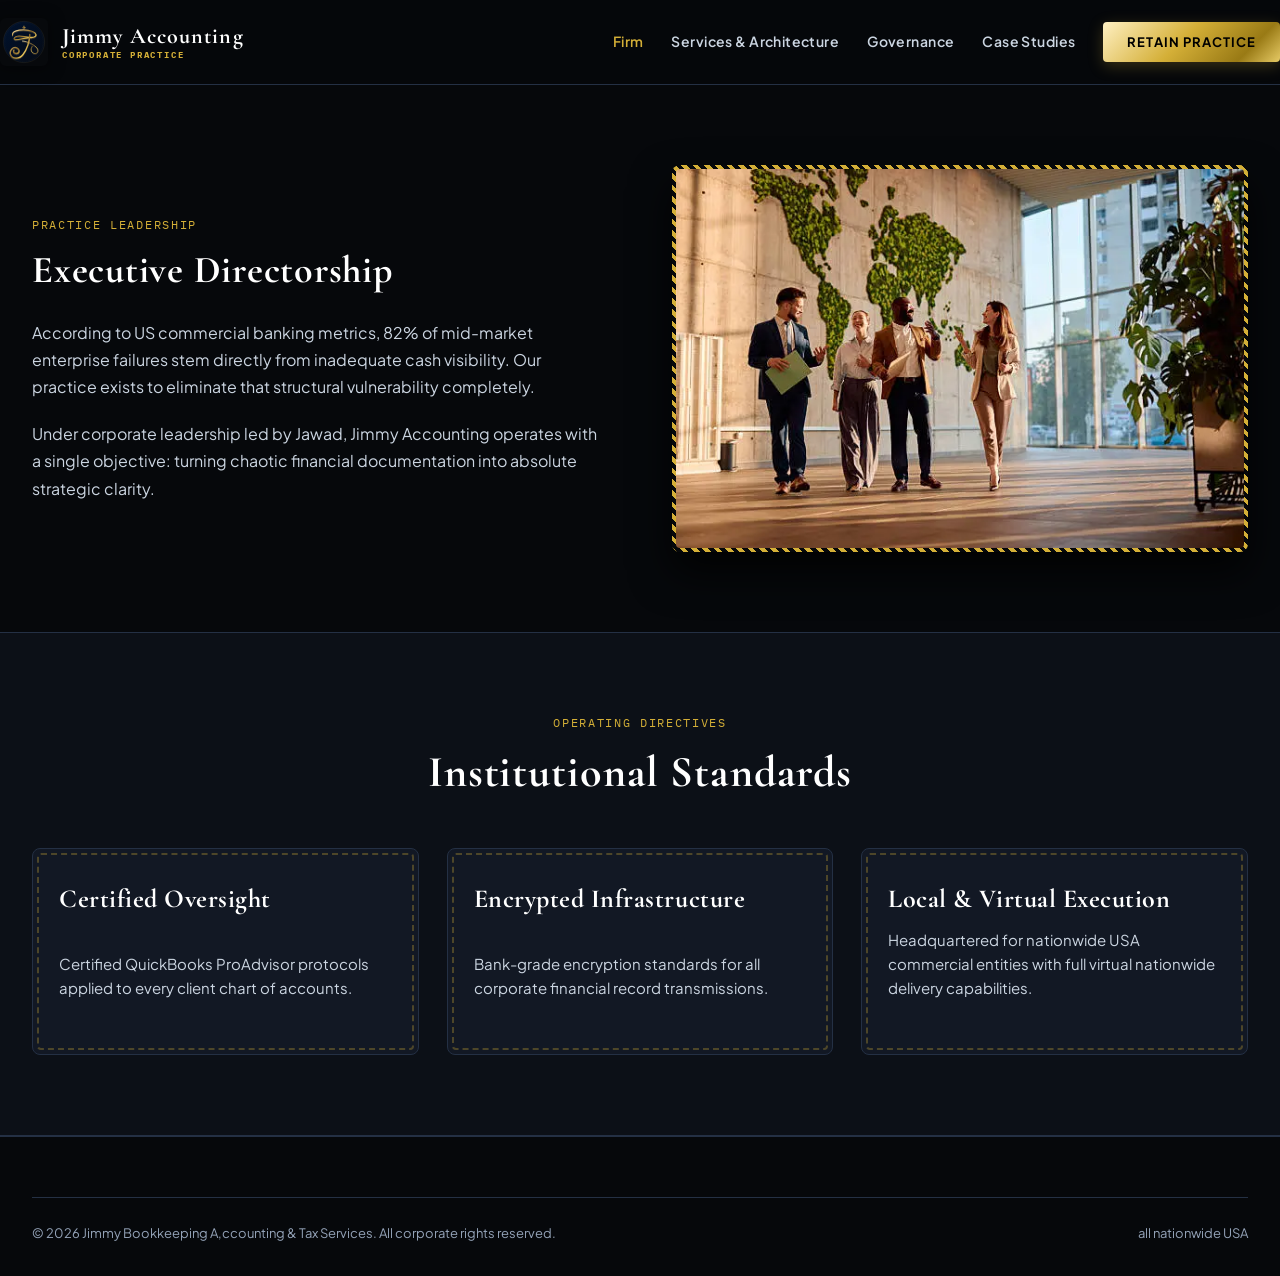
==== commit c4142ee0: "Update about.html" ====
--- a/about.html
+++ b/about.html
@@ -97,7 +97,6 @@
       <a href="services.html">Services &amp; Architecture</a>
       <a href="about.html">Governance</a>
       <a href="case-study.html">Case Studies</a>
-      <a href="contact.html">Consultation</a>
       <button class="btn btn-trigger-modal">Retain Practice</button>
     </nav>
     <div class="nav-backdrop" id="navBackdrop"></div>
@@ -155,4 +154,4 @@
 
 <script src="js/main.js"></script>
 </body>
-</html>+</html>
--- a/css/style.css
+++ b/css/style.css
@@ -0,0 +1,541 @@
+@import url('https://fonts.googleapis.com/css2?family=Cormorant+Garamond:ital,wght@0,500;0,600;0,700;1,400;1,600;1,700&family=IBM+Plex+Mono:wght@400;500;600&family=Plus+Jakarta+Sans:wght@400;500;600;700&display=swap');
+
+:root {
+  --bg: #06080B;
+  --bg-surface: #0C1017;
+  --bg-raised: #121824;
+  --bg-card: #172030;
+  
+  --border-subtle: #243044;
+  --border-strong: #3B4D6C;
+  
+  --text-main: #FFFFFF;
+  --text-muted: #CBD5E1;
+  --text-dim: #94A3B8;
+  
+  --accent-gold: #D4AF37;
+  --accent-gold-light: #F3E5AB;
+  --accent-gold-glow: rgba(212, 175, 55, 0.25);
+  --accent-blue: #0052CC;
+  
+  --radius-sm: 4px;
+  --radius-md: 8px;
+  --radius-lg: 14px;
+  
+  --max-width: 1280px;
+  --font-heading: 'Cormorant Garamond', serif;
+  --font-luxury: 'Cormorant Garamond', serif;
+  --font-body: 'Plus Jakarta Sans', sans-serif;
+  --font-mono: 'IBM Plex Mono', monospace;
+  
+  --transition: all 0.3s cubic-bezier(0.16, 1, 0.3, 1);
+  --gold-gradient: linear-gradient(135deg, #FFF0C2 0%, #D4AF37 45%, #997A15 80%, #E6CA65 100%);
+  --rope-pattern: repeating-linear-gradient(45deg, #D4AF37, #D4AF37 4px, #06080B 4px, #06080B 8px);
+}
+
+/* Custom Scrollbar */
+::-webkit-scrollbar { width: 8px; }
+::-webkit-scrollbar-track { background: var(--bg); }
+::-webkit-scrollbar-thumb { background: #1C2638; border-radius: 4px; border: 1px solid var(--accent-gold); }
+
+*, *::before, *::after { 
+  box-sizing: border-box; 
+  margin: 0; 
+  padding: 0; 
+}
+
+html { 
+  scroll-behavior: smooth; 
+  scroll-padding-top: 90px; /* Precise Sticky Header Offset */
+  overflow-x: hidden; 
+  width: 100%;
+}
+
+body {
+  background-color: var(--bg);
+  color: var(--text-main);
+  font-family: var(--font-body);
+  font-size: 16px;
+  line-height: 1.7;
+  -webkit-font-smoothing: antialiased;
+  overflow-x: hidden;
+  width: 100%;
+  position: relative;
+}
+
+body.no-scroll {
+  overflow: hidden;
+}
+
+/* Typography */
+h1, h2, h3, h4, h5 {
+  font-family: var(--font-heading);
+  color: var(--text-main);
+  letter-spacing: 0.02em;
+  font-weight: 700;
+  line-height: 1.25;
+}
+
+.luxury-text, em {
+  font-family: var(--font-luxury);
+  font-style: italic;
+  font-weight: 700;
+  background: var(--gold-gradient);
+  -webkit-background-clip: text;
+  -webkit-text-fill-color: transparent;
+}
+
+a { color: inherit; text-decoration: none; }
+img { max-width: 100%; height: auto; display: block; object-fit: cover; }
+
+.wrap { 
+  width: 100%; 
+  max-width: var(--max-width); 
+  margin: 0 auto; 
+  padding: 0 32px; 
+}
+
+.mono { 
+  font-family: var(--font-mono); 
+  text-transform: uppercase; 
+  letter-spacing: 0.14em; 
+  font-size: 12px; 
+  color: var(--accent-gold); 
+}
+
+/* Global Header Nav */
+header {
+  position: sticky; 
+  top: 0; 
+  z-index: 1000;
+  background: rgba(6, 8, 11, 0.96);
+  backdrop-filter: blur(16px);
+  border-bottom: 1px solid var(--border-subtle);
+  width: 100%;
+}
+
+.nav {
+  display: flex; 
+  align-items: center; 
+  justify-content: space-between;
+  padding: 18px 0; 
+  width: 100%;
+}
+
+.brand { display: flex; align-items: center; gap: 14px; flex-shrink: 0; }
+.brand-logo { height: 48px; width: 48px; filter: drop-shadow(0 2px 8px rgba(0,0,0,0.5)); }
+.brand-name { 
+  font-family: var(--font-heading); 
+  font-size: 22px; 
+  font-weight: 700; 
+  color: var(--text-main); 
+  letter-spacing: 0.05em; 
+  line-height: 1.1;
+}
+.brand-name span { 
+  display: block; 
+  font-family: var(--font-mono); 
+  font-size: 9px; 
+  color: var(--accent-gold); 
+  letter-spacing: 0.2em; 
+  margin-top: 2px;
+}
+
+nav.links { display: flex; gap: 28px; align-items: center; }
+nav.links a { 
+  font-size: 14px; 
+  font-weight: 600; 
+  color: var(--text-muted); 
+  transition: var(--transition); 
+  letter-spacing: 0.03em;
+  white-space: nowrap;
+}
+nav.links a:hover, nav.links a.active { color: var(--accent-gold); }
+
+/* Hamburger Menu Toggle */
+.nav-toggle {
+  display: none;
+  background: transparent;
+  border: none;
+  cursor: pointer;
+  flex-direction: column;
+  gap: 5px;
+  padding: 8px;
+  z-index: 1050;
+}
+.nav-toggle span {
+  display: block;
+  width: 24px;
+  height: 2px;
+  background: var(--accent-gold);
+  transition: var(--transition);
+}
+
+.mobile-drawer-header {
+  display: none;
+}
+
+.nav-backdrop {
+  display: none;
+  position: fixed;
+  inset: 0;
+  background: rgba(0, 0, 0, 0.75);
+  backdrop-filter: blur(4px);
+  z-index: 1001;
+}
+
+/* Buttons */
+.btn {
+  display: inline-flex; 
+  align-items: center; 
+  justify-content: center;
+  padding: 12px 24px; 
+  background: var(--gold-gradient); 
+  color: #000000;
+  font-family: var(--font-body); 
+  font-weight: 700; 
+  font-size: 13px;
+  border-radius: var(--radius-sm); 
+  border: none; 
+  cursor: pointer;
+  transition: var(--transition); 
+  text-transform: uppercase; 
+  letter-spacing: 0.08em;
+  box-shadow: 0 4px 15px rgba(212, 175, 55, 0.25);
+  white-space: nowrap;
+}
+.btn:hover { 
+  transform: translateY(-2px); 
+  box-shadow: 0 6px 22px rgba(212, 175, 55, 0.45); 
+}
+.btn-outline { 
+  background: transparent; 
+  color: var(--text-main); 
+  border: 1px solid var(--accent-gold); 
+  box-shadow: none; 
+}
+.btn-outline:hover { 
+  background: var(--accent-gold-glow); 
+  color: var(--accent-gold-light); 
+}
+
+/* Hero Section */
+.hero { 
+  padding: 80px 0 60px; 
+  position: relative; 
+  background: radial-gradient(circle at top right, rgba(0,82,204,0.15), transparent 60%); 
+}
+.hero-grid { 
+  display: grid; 
+  grid-template-columns: 1.1fr 0.9fr; 
+  gap: 48px; 
+  align-items: center; 
+}
+.eyebrow { 
+  color: var(--accent-gold); 
+  font-weight: 600; 
+  margin-bottom: 20px; 
+  display: flex; 
+  align-items: center; 
+  gap: 12px; 
+}
+.eyebrow::before { content: ''; width: 24px; height: 1px; background: var(--accent-gold); }
+
+h1.headline { font-size: clamp(34px, 4.2vw, 58px); line-height: 1.15; margin-bottom: 24px; }
+p.lead { font-size: 17px; color: var(--text-muted); margin-bottom: 36px; max-width: 52ch; font-weight: 400; }
+
+.photo-frame {
+  width: 100%; 
+  border-radius: var(--radius-md);
+  padding: 4px;
+  background: var(--rope-pattern);
+  box-shadow: 0 20px 40px rgba(0,0,0,0.8);
+  position: relative; 
+  overflow: hidden;
+}
+
+/* Page Section Utility */
+.section-pad { padding: 80px 0; border-bottom: 1px solid var(--border-subtle); }
+.section-pad.raised { background: var(--bg-surface); }
+.section-head { text-align: center; max-width: 720px; margin: 0 auto 48px; }
+.section-head h2 { font-size: clamp(30px, 3.5vw, 44px); margin-bottom: 16px; font-family: var(--font-luxury); }
+.section-head p { color: var(--text-muted); font-size: 16px; }
+
+/* Cards Grid */
+.card-grid { display: grid; grid-template-columns: repeat(3, 1fr); gap: 28px; }
+.card {
+  background: var(--bg-raised); 
+  padding: 34px 26px; 
+  border-radius: var(--radius-md); 
+  transition: var(--transition);
+  position: relative; 
+  border: 1px solid var(--border-subtle);
+  display: flex;
+  flex-direction: column;
+  justify-content: space-between;
+}
+
+.card::before {
+  content: ''; 
+  position: absolute; 
+  inset: 4px;
+  border: 2px dashed var(--accent-gold); 
+  opacity: 0.3;
+  pointer-events: none; 
+  border-radius: var(--radius-sm);
+  transition: var(--transition);
+}
+
+.card:hover::before {
+  opacity: 0.85;
+  border-style: solid;
+  box-shadow: inset 0 0 12px var(--accent-gold-glow);
+}
+
+.card:hover { 
+  border-color: var(--accent-gold); 
+  transform: translateY(-6px); 
+  box-shadow: 0 16px 36px rgba(212, 175, 55, 0.18); 
+}
+
+.card h3 { 
+  font-size: 26px; 
+  margin-bottom: 12px; 
+  font-family: var(--font-luxury); 
+  color: var(--text-main); 
+}
+.card p { 
+  color: var(--text-muted); 
+  font-size: 15px; 
+  margin-bottom: 20px; 
+  line-height: 1.6; 
+}
+
+/* Luxury Consultation Form */
+.consult-form-container {
+  background: var(--bg-raised); 
+  border-radius: var(--radius-lg); 
+  padding: 36px; 
+  box-shadow: 0 30px 60px rgba(0,0,0,0.8);
+  position: relative;
+  border: 2px double var(--accent-gold);
+  outline: 1px dashed var(--accent-gold);
+  outline-offset: -6px;
+  width: 100%;
+}
+
+.consult-form-container h2 {
+  font-family: var(--font-luxury);
+  font-size: clamp(26px, 3vw, 36px);
+  color: var(--text-main);
+  margin-bottom: 8px;
+}
+
+.consult-form-container p.form-desc {
+  color: var(--text-muted);
+  font-size: 14px;
+  margin-bottom: 24px;
+}
+
+.form-row { 
+  display: grid; 
+  grid-template-columns: 1fr 1fr; 
+  gap: 20px; 
+  margin-bottom: 20px; 
+}
+
+.field { display: flex; flex-direction: column; gap: 8px; width: 100%; }
+.field.full { grid-column: 1 / -1; }
+
+.field label { 
+  font-size: 11px; 
+  font-family: var(--font-mono); 
+  color: var(--accent-gold); 
+  text-transform: uppercase; 
+  letter-spacing: 0.12em; 
+  font-weight: 600; 
+}
+
+.field input, 
+.field select, 
+.field textarea {
+  background: #090D14; 
+  border: 1px solid var(--border-strong);
+  color: var(--text-main); 
+  padding: 14px; 
+  font-size: 15px; 
+  font-family: var(--font-body);
+  border-radius: var(--radius-sm);
+  outline: none; 
+  transition: var(--transition); 
+  width: 100%;
+  max-width: 100%;
+}
+
+.field select option {
+  background-color: #0C1017;
+  color: #FFFFFF;
+}
+
+.field input::placeholder, 
+.field textarea::placeholder { color: #64748B; }
+
+.field input:focus, 
+.field select:focus, 
+  .field textarea:focus {
+  border-color: var(--accent-gold); 
+  background: var(--bg); 
+  box-shadow: 0 0 12px var(--accent-gold-glow);
+}
+
+/* Modal System */
+.modal-overlay {
+  position: fixed;
+  inset: 0;
+  background: rgba(4, 6, 9, 0.88);
+  backdrop-filter: blur(8px);
+  z-index: 2000;
+  display: flex;
+  align-items: center;
+  justify-content: center;
+  padding: 20px;
+  opacity: 0;
+  visibility: hidden;
+  transition: var(--transition);
+}
+
+.modal-overlay.active {
+  opacity: 1;
+  visibility: visible;
+}
+
+.modal-container {
+  max-width: 680px;
+  width: 100%;
+  max-height: 90vh;
+  overflow-y: auto;
+  position: relative;
+  background: var(--bg-surface);
+  border-radius: var(--radius-lg);
+}
+
+.modal-close {
+  position: absolute;
+  top: 16px;
+  right: 20px;
+  background: transparent;
+  border: none;
+  font-size: 32px;
+  color: var(--accent-gold);
+  cursor: pointer;
+  z-index: 10;
+  line-height: 1;
+}
+
+/* Footer Styling */
+footer { background: var(--bg); border-top: 1px solid var(--border-subtle); padding: 60px 0 32px; }
+.footer-grid { display: grid; grid-template-columns: 1.5fr 1fr 1fr 1fr; gap: 40px; margin-bottom: 40px; }
+.footer-bottom { 
+  border-top: 1px solid var(--border-subtle); 
+  padding-top: 24px; 
+  display: flex; 
+  justify-content: space-between; 
+  color: var(--text-dim); 
+  font-size: 13px; 
+}
+
+/* RESPONSIVE DESIGN (MOBILE, TABLET & LAPTOP) */
+@media (max-width: 1024px) {
+  .wrap { padding: 0 24px; }
+  .hero-grid { grid-template-columns: 1fr; gap: 36px; text-align: center; }
+  .eyebrow { justify-content: center; }
+  p.lead { margin-left: auto; margin-right: auto; }
+  .card-grid { grid-template-columns: repeat(2, 1fr); gap: 20px; }
+  .footer-grid { grid-template-columns: 1fr 1fr; gap: 32px; }
+}
+
+@media (max-width: 768px) {
+  html { scroll-padding-top: 70px; }
+  .wrap { padding: 0 16px; }
+  
+  .nav-toggle { 
+    display: flex; 
+  }
+  
+  nav.links {
+    position: fixed;
+    top: 0;
+    right: -100%;
+    width: 280px;
+    height: 100vh;
+    background: var(--bg-surface);
+    border-left: 1px solid var(--border-strong);
+    flex-direction: column;
+    align-items: flex-start;
+    padding: 24px 20px;
+    gap: 20px;
+    z-index: 1050;
+    transition: right 0.35s cubic-bezier(0.16, 1, 0.3, 1);
+    box-shadow: -10px 0 30px rgba(0,0,0,0.8);
+  }
+  
+  nav.links.active {
+    right: 0 !important;
+  }
+  
+  .mobile-drawer-header {
+    display: flex;
+    justify-content: space-between;
+    align-items: center;
+    width: 100%;
+    padding-bottom: 16px;
+    border-bottom: 1px solid var(--border-subtle);
+    margin-bottom: 12px;
+  }
+  
+  .drawer-close {
+    background: transparent;
+    border: none;
+    color: var(--accent-gold);
+    font-size: 28px;
+    cursor: pointer;
+  }
+  
+  .nav-backdrop {
+    display: none;
+  }
+
+  .nav-backdrop.active {
+    display: block !important;
+  }
+
+  .hero { padding: 40px 0 30px; }
+  h1.headline { font-size: 30px; line-height: 1.2; }
+  p.lead { font-size: 15px; margin-bottom: 24px; }
+  
+  .section-pad { padding: 40px 0; }
+  .section-head { margin-bottom: 28px; }
+  
+  .card-grid { grid-template-columns: 1fr; gap: 16px; }
+  .card { padding: 24px 18px; }
+  .card h3 { font-size: 22px; }
+
+  .consult-form-container { 
+    padding: 20px 14px; 
+    outline-offset: -3px;
+    border-width: 1px;
+  }
+  
+  .form-row { grid-template-columns: 1fr; gap: 14px; margin-bottom: 14px; }
+  
+  .field input, 
+  .field select, 
+  .field textarea { 
+    padding: 12px; 
+    font-size: 16px;
+    min-height: 46px; 
+  }
+  
+  .footer-grid { grid-template-columns: 1fr; gap: 24px; }
+  .footer-bottom { flex-direction: column; gap: 10px; text-align: center; }
+}
